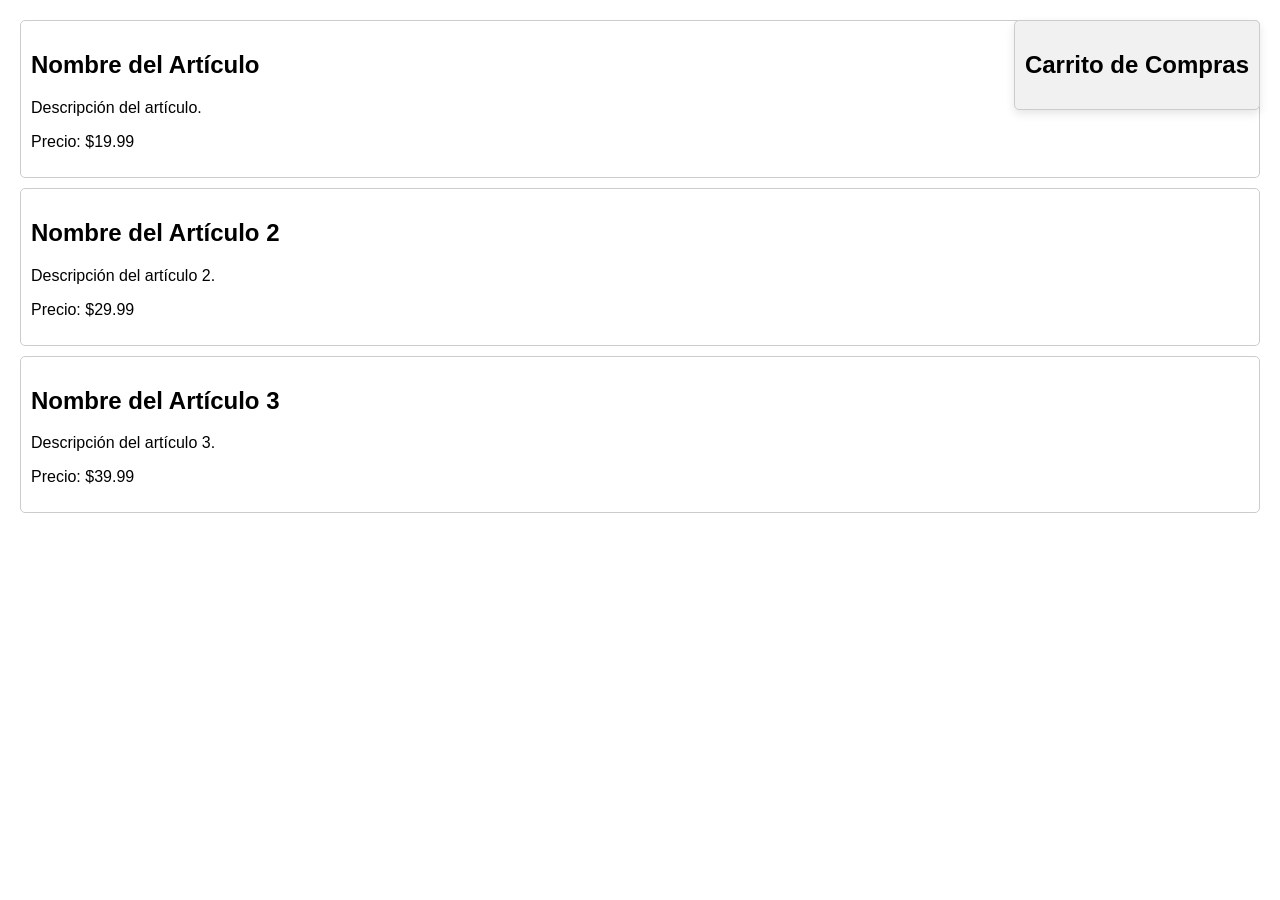
==== index.html @ fa9eb98f "web" ====
<!DOCTYPE html>
<html lang="en">
<head>
    <meta charset="UTF-8">
    <meta name="viewport" content="width=device-width, initial-scale=1.0">
    <link rel="stylesheet" href="style.css">
    <script src="script.js"></script>
    <title>Document</title>
</head>
<body>
    <div class="carrito">
        <h2>Carrito de Compras</h2>
        <ul id="lista-carrito">
        </ul>
    </div>
    <div class="articulo" id="articulo1">
        <h2>Nombre del Artículo</h2>
        <p>Descripción del artículo.</p>
        <p>Precio: $19.99</p>
    </div>
    <div class="articulo" id="articulo2">
        <h2>Nombre del Artículo 2</h2>
        <p>Descripción del artículo 2.</p>
        <p>Precio: $29.99</p>
    </div>
    <div class="articulo" id="articulo3">
        <h2>Nombre del Artículo 3</h2>
        <p>Descripción del artículo 3.</p>
        <p>Precio: $39.99</p>
    </div>
</body>
</html>
---- style.css ----
body {
    font-family: Arial, sans-serif;
    margin: 0;
    padding: 20px;
}

.carrito {
    position: fixed;
    top: 20px;
    right: 20px;

    border: 1px solid #ccc;
    background-color: #f1f1f1;
    padding: 10px;
    border-radius: 5px;

    box-shadow: 0 4px 10px rgba(0,0,0,0.1);
    z-index: 1000;
    transition: background-color 0.2s ease;
}

.carrito:hover {
    background-color: #e1e1e1;
    cursor: pointer;
}

.articulo {
    border: 1px solid #ccc;
    padding: 10px;
    margin-bottom: 10px;
    margin-top: 10px

    background-color: white;
    border-radius: 5px;

    transition: transform 0.2s ease, background-color 0.2s ease;
}

.articulo:hover {
    background-color: #f9f9f9;
    cursor: pointer;
    transform: scale(1.02);
}
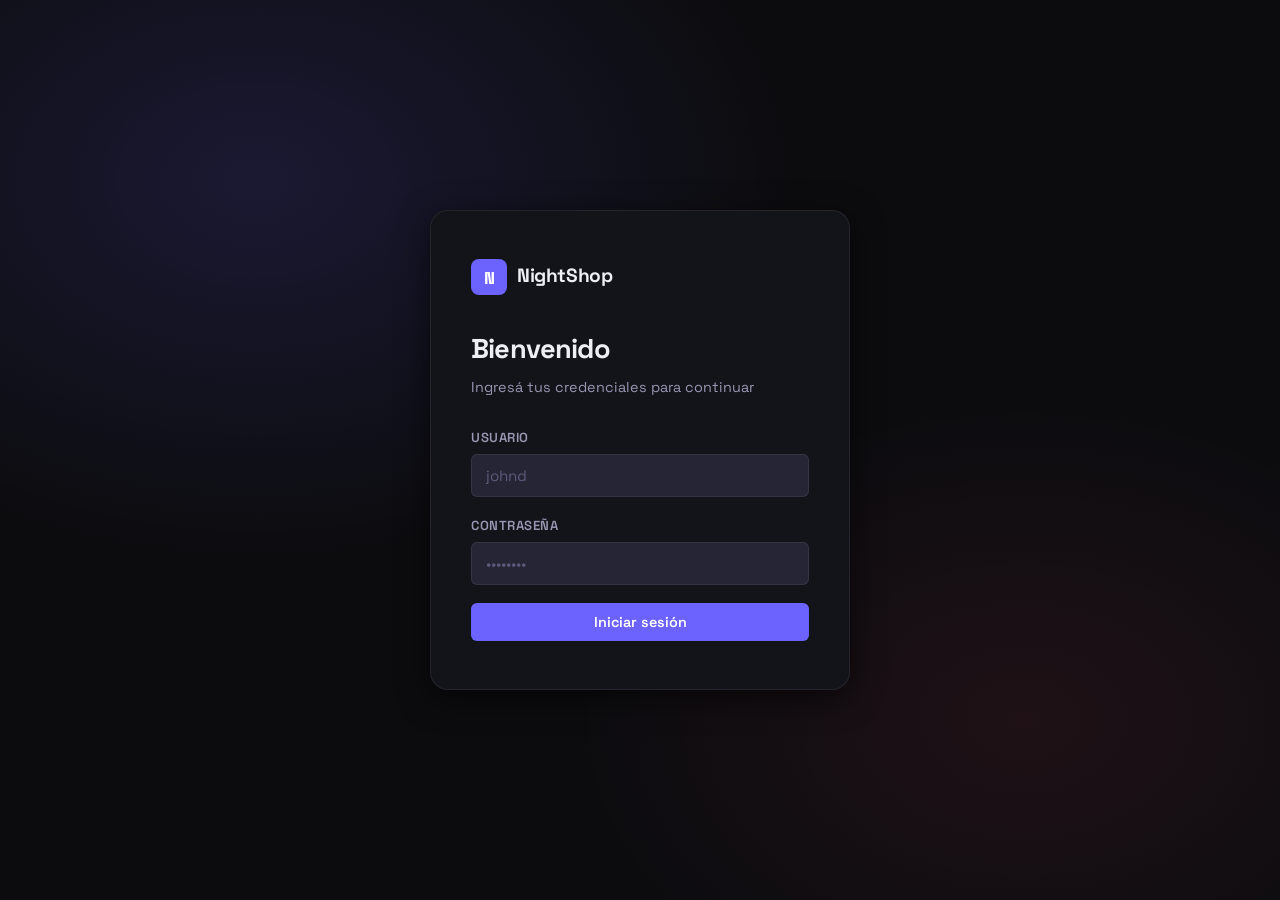
==== commit 820cda14: "web" ====
--- a/index.html
+++ b/index.html
@@ -1,32 +1,156 @@
 <!DOCTYPE html>
-<html lang="en">
+<html lang="es">
 <head>
-    <meta charset="UTF-8">
-    <meta name="viewport" content="width=device-width, initial-scale=1.0">
-    <link rel="stylesheet" href="style.css">
-    <script src="script.js"></script>
-    <title>Document</title>
+  <meta charset="UTF-8" />
+  <meta name="viewport" content="width=device-width, initial-scale=1.0" />
+  <title>NightShop — Tienda Online</title>
+  <link rel="preconnect" href="https://fonts.googleapis.com" />
+  <link rel="preconnect" href="https://fonts.gstatic.com" crossorigin />
+  <link href="https://fonts.googleapis.com/css2?family=Space+Grotesk:wght@300;400;500;600;700&family=Space+Mono:wght@400;700&display=swap" rel="stylesheet" />
+  <link rel="stylesheet" href="style.css" />
 </head>
 <body>
-    <div class="carrito">
-        <h2>Carrito de Compras</h2>
-        <ul id="lista-carrito">
-        </ul>
+
+  <!-- ===== LOGIN ===== -->
+  <section id="login-section" class="login-screen" aria-label="Inicio de sesión">
+    <div class="login-card">
+      <div class="login-logo">
+        <span class="logo-mark">N</span>
+        <span class="logo-text">NightShop</span>
+      </div>
+      <h1>Bienvenido</h1>
+      <p class="login-subtitle">Ingresá tus credenciales para continuar</p>
+
+      <div id="login-error" class="alert alert--error hidden" role="alert"></div>
+
+      <div class="form-group">
+        <label for="username">Usuario</label>
+        <input type="text" id="username" placeholder="johnd" autocomplete="username" />
+      </div>
+      <div class="form-group">
+        <label for="password">Contraseña</label>
+        <input type="password" id="password" placeholder="••••••••" autocomplete="current-password" />
+      </div>
+      <button id="login-btn" class="btn btn--primary btn--full">
+        <span id="login-btn-text">Iniciar sesión</span>
+        <span id="login-spinner" class="spinner hidden"></span>
+      </button>
     </div>
-    <div class="articulo" id="articulo1">
-        <h2>Nombre del Artículo</h2>
-        <p>Descripción del artículo.</p>
-        <p>Precio: $19.99</p>
-    </div>
-    <div class="articulo" id="articulo2">
-        <h2>Nombre del Artículo 2</h2>
-        <p>Descripción del artículo 2.</p>
-        <p>Precio: $29.99</p>
-    </div>
-    <div class="articulo" id="articulo3">
-        <h2>Nombre del Artículo 3</h2>
-        <p>Descripción del artículo 3.</p>
-        <p>Precio: $39.99</p>
-    </div>
+  </section>
+
+  <!-- ===== TIENDA ===== -->
+  <div id="store-section" class="hidden">
+
+    <header class="site-header">
+      <div class="header-inner">
+        <a href="#" class="site-logo" aria-label="NightShop inicio">
+          <span class="logo-mark">N</span>
+          <span class="logo-text">NightShop</span>
+        </a>
+
+        <nav class="site-nav" aria-label="Navegación principal">
+          <a href="#catalog-section" class="nav-link">Productos</a>
+          <a href="#profile-section" class="nav-link">Mi perfil</a>
+        </nav>
+
+        <div class="header-actions">
+          <button id="cart-toggle-btn" class="btn btn--ghost cart-btn" aria-label="Abrir carrito">
+            <svg xmlns="http://www.w3.org/2000/svg" width="22" height="22" viewBox="0 0 24 24" fill="none" stroke="currentColor" stroke-width="2" stroke-linecap="round" stroke-linejoin="round"><circle cx="9" cy="21" r="1"/><circle cx="20" cy="21" r="1"/><path d="M1 1h4l2.68 13.39a2 2 0 0 0 2 1.61h9.72a2 2 0 0 0 2-1.61L23 6H6"/></svg>
+            <span id="cart-count" class="cart-count">0</span>
+          </button>
+          <button id="logout-btn" class="btn btn--outline btn--sm">Cerrar sesión</button>
+        </div>
+      </div>
+    </header>
+
+    <main>
+
+      <!-- PERFIL -->
+      <section id="profile-section" class="profile-section" aria-label="Perfil de usuario">
+        <div class="section-inner">
+          <h2 class="section-title">Mi perfil</h2>
+          <div id="profile-loading" class="loading-state">Cargando perfil…</div>
+          <article id="profile-card" class="profile-card hidden" aria-label="Datos del usuario">
+            <div class="profile-avatar" aria-hidden="true" id="profile-initials"></div>
+            <div class="profile-info">
+              <p class="profile-name" id="profile-name"></p>
+              <ul class="profile-details">
+                <li><span class="detail-label">Usuario</span><span id="profile-username"></span></li>
+                <li><span class="detail-label">Correo</span><span id="profile-email"></span></li>
+                <li><span class="detail-label">Teléfono</span><span id="profile-phone"></span></li>
+              </ul>
+            </div>
+          </article>
+          <div id="profile-error" class="alert alert--error hidden" role="alert"></div>
+        </div>
+      </section>
+
+      <!-- CATÁLOGO -->
+      <section id="catalog-section" aria-label="Catálogo de productos">
+        <div class="section-inner">
+          <header class="catalog-header">
+            <h2 class="section-title">Productos</h2>
+            <div class="catalog-controls">
+              <div class="search-wrapper">
+                <svg class="search-icon" xmlns="http://www.w3.org/2000/svg" width="16" height="16" viewBox="0 0 24 24" fill="none" stroke="currentColor" stroke-width="2" stroke-linecap="round" stroke-linejoin="round"><circle cx="11" cy="11" r="8"/><path d="m21 21-4.35-4.35"/></svg>
+                <input type="search" id="search-input" placeholder="Buscar productos…" aria-label="Buscar productos" />
+              </div>
+              <div class="filter-wrapper">
+                <select id="category-filter" aria-label="Filtrar por categoría">
+                  <option value="">Todas las categorías</option>
+                </select>
+              </div>
+            </div>
+          </header>
+
+          <div id="catalog-error" class="alert alert--error hidden" role="alert"></div>
+          <div id="catalog-loading" class="loading-state">Cargando productos…</div>
+          <div id="no-results" class="empty-state hidden">
+            <span class="empty-icon">🔍</span>
+            <p>No se encontraron productos con ese criterio.</p>
+          </div>
+
+          <div id="products-grid" class="products-grid" role="list" aria-label="Lista de productos"></div>
+        </div>
+      </section>
+
+    </main>
+
+    <!-- CARRITO (aside) -->
+    <aside id="cart-panel" class="cart-panel" aria-label="Carrito de compras" aria-hidden="true">
+      <div class="cart-overlay" id="cart-overlay"></div>
+      <div class="cart-drawer">
+        <header class="cart-header">
+          <h2>Carrito</h2>
+          <button id="cart-close-btn" class="btn btn--ghost" aria-label="Cerrar carrito">✕</button>
+        </header>
+
+        <div id="cart-empty" class="empty-state">
+          <span class="empty-icon">🛒</span>
+          <p>Tu carrito está vacío.</p>
+        </div>
+
+        <ul id="cart-items" class="cart-items" aria-label="Productos en el carrito"></ul>
+
+        <footer id="cart-footer" class="cart-footer hidden">
+          <div class="cart-total">
+            <span>Total</span>
+            <strong id="cart-total">$0.00</strong>
+          </div>
+          <button class="btn btn--primary btn--full">Finalizar compra</button>
+          <button id="cart-clear-btn" class="btn btn--danger btn--full">Vaciar carrito</button>
+        </footer>
+      </div>
+    </aside>
+
+    <footer class="site-footer">
+      <div class="section-inner">
+        <p>&copy; 2025 NightShop. Proyecto académico · Datos de <a href="https://fakestoreapi.com" target="_blank" rel="noopener">Fake Store API</a></p>
+      </div>
+    </footer>
+
+  </div><!-- /store-section -->
+
+  <script src="script.js"></script>
 </body>
-</html>+</html>
--- a/style.css
+++ b/style.css
@@ -1,43 +1,738 @@
+/* ============================================================
+   NightShop — style.css
+   Dark mode · Space Grotesk + Space Mono
+   ============================================================ */
+
+/* ---------- tokens ---------- */
+:root {
+  --bg-0:        #0c0c0f;
+  --bg-1:        #13131a;
+  --bg-2:        #1c1c27;
+  --bg-3:        #252535;
+
+  --accent:      #6c63ff;
+  --accent-hover:#8078ff;
+  --accent-dim:  rgba(108,99,255,.15);
+
+  --danger:      #ff4d6d;
+  --danger-dim:  rgba(255,77,109,.15);
+  --success:     #3ecf8e;
+
+  --text-1:      #eeeef5;
+  --text-2:      #9898b3;
+  --text-3:      #5a5a7a;
+
+  --border:      rgba(255,255,255,.07);
+  --border-focus:var(--accent);
+
+  --radius-sm:   6px;
+  --radius-md:   12px;
+  --radius-lg:   18px;
+
+  --shadow-card: 0 2px 20px rgba(0,0,0,.45);
+  --shadow-lift: 0 8px 32px rgba(0,0,0,.6);
+
+  --font-body:  'Space Grotesk', sans-serif;
+  --font-mono:  'Space Mono', monospace;
+
+  --cart-w:     380px;
+}
+
+/* ---------- reset ---------- */
+*, *::before, *::after { box-sizing: border-box; margin: 0; padding: 0; }
+
+html { scroll-behavior: smooth; }
+
 body {
-    font-family: Arial, sans-serif;
-    margin: 0;
-    padding: 20px;
-}
-
-.carrito {
-    position: fixed;
-    top: 20px;
-    right: 20px;
-
-    border: 1px solid #ccc;
-    background-color: #f1f1f1;
-    padding: 10px;
-    border-radius: 5px;
-
-    box-shadow: 0 4px 10px rgba(0,0,0,0.1);
-    z-index: 1000;
-    transition: background-color 0.2s ease;
-}
-
-.carrito:hover {
-    background-color: #e1e1e1;
-    cursor: pointer;
-}
-
-.articulo {
-    border: 1px solid #ccc;
-    padding: 10px;
-    margin-bottom: 10px;
-    margin-top: 10px
-
-    background-color: white;
-    border-radius: 5px;
-
-    transition: transform 0.2s ease, background-color 0.2s ease;
-}
-
-.articulo:hover {
-    background-color: #f9f9f9;
-    cursor: pointer;
-    transform: scale(1.02);
-}+  background: var(--bg-0);
+  color: var(--text-1);
+  font-family: var(--font-body);
+  font-size: 15px;
+  line-height: 1.6;
+  min-height: 100vh;
+}
+
+a { color: var(--accent); text-decoration: none; }
+a:hover { color: var(--accent-hover); }
+
+ul { list-style: none; }
+
+img { display: block; max-width: 100%; }
+
+/* ---------- utility ---------- */
+.hidden { display: none !important; }
+
+.section-inner {
+  max-width: 1280px;
+  margin: 0 auto;
+  padding: 0 24px;
+}
+
+.section-title {
+  font-size: 1.6rem;
+  font-weight: 700;
+  letter-spacing: -.02em;
+  color: var(--text-1);
+  margin-bottom: 24px;
+}
+
+/* ---------- alerts ---------- */
+.alert {
+  padding: 12px 16px;
+  border-radius: var(--radius-sm);
+  font-size: .9rem;
+  margin-bottom: 16px;
+}
+.alert--error  { background: var(--danger-dim); color: var(--danger); border: 1px solid var(--danger); }
+.alert--success{ background: rgba(62,207,142,.12); color: var(--success); border: 1px solid var(--success); }
+
+/* ---------- spinner ---------- */
+.spinner {
+  display: inline-block;
+  width: 16px; height: 16px;
+  border: 2px solid rgba(255,255,255,.25);
+  border-top-color: #fff;
+  border-radius: 50%;
+  animation: spin .7s linear infinite;
+}
+@keyframes spin { to { transform: rotate(360deg); } }
+
+/* ---------- empty / loading states ---------- */
+.loading-state {
+  color: var(--text-2);
+  text-align: center;
+  padding: 48px 0;
+  font-size: .95rem;
+}
+
+.empty-state {
+  display: flex;
+  flex-direction: column;
+  align-items: center;
+  gap: 12px;
+  padding: 56px 0;
+  color: var(--text-2);
+  font-size: .95rem;
+}
+.empty-icon { font-size: 2.6rem; }
+
+/* ============================================================
+   BUTTONS
+   ============================================================ */
+.btn {
+  display: inline-flex;
+  align-items: center;
+  justify-content: center;
+  gap: 8px;
+  padding: 10px 20px;
+  border-radius: var(--radius-sm);
+  font-family: var(--font-body);
+  font-size: .9rem;
+  font-weight: 600;
+  cursor: pointer;
+  border: none;
+  transition: background .18s, color .18s, transform .12s, box-shadow .18s;
+  white-space: nowrap;
+}
+.btn:active { transform: scale(.97); }
+
+.btn--primary {
+  background: var(--accent);
+  color: #fff;
+}
+.btn--primary:hover { background: var(--accent-hover); box-shadow: 0 0 20px rgba(108,99,255,.4); }
+
+.btn--outline {
+  background: transparent;
+  color: var(--text-1);
+  border: 1px solid var(--border);
+}
+.btn--outline:hover { border-color: var(--accent); color: var(--accent); }
+
+.btn--ghost {
+  background: transparent;
+  color: var(--text-2);
+  padding: 8px;
+}
+.btn--ghost:hover { color: var(--text-1); }
+
+.btn--danger {
+  background: var(--danger-dim);
+  color: var(--danger);
+  border: 1px solid var(--danger);
+}
+.btn--danger:hover { background: var(--danger); color: #fff; }
+
+.btn--sm  { padding: 7px 14px; font-size: .82rem; }
+.btn--full { width: 100%; }
+
+/* ============================================================
+   FORMS
+   ============================================================ */
+.form-group {
+  display: flex;
+  flex-direction: column;
+  gap: 6px;
+  margin-bottom: 18px;
+}
+
+.form-group label {
+  font-size: .82rem;
+  font-weight: 600;
+  color: var(--text-2);
+  letter-spacing: .04em;
+  text-transform: uppercase;
+}
+
+.form-group input {
+  background: var(--bg-3);
+  border: 1px solid var(--border);
+  border-radius: var(--radius-sm);
+  color: var(--text-1);
+  font-family: var(--font-body);
+  font-size: .95rem;
+  padding: 11px 14px;
+  transition: border-color .18s, box-shadow .18s;
+  outline: none;
+}
+.form-group input:focus {
+  border-color: var(--accent);
+  box-shadow: 0 0 0 3px var(--accent-dim);
+}
+.form-group input::placeholder { color: var(--text-3); }
+
+/* ============================================================
+   LOGIN SCREEN
+   ============================================================ */
+.login-screen {
+  min-height: 100vh;
+  display: flex;
+  align-items: center;
+  justify-content: center;
+  padding: 24px;
+  background:
+    radial-gradient(ellipse 60% 60% at 20% 20%, rgba(108,99,255,.15) 0%, transparent 70%),
+    radial-gradient(ellipse 50% 50% at 80% 80%, rgba(255,77,109,.08) 0%, transparent 70%),
+    var(--bg-0);
+}
+
+.login-card {
+  background: var(--bg-1);
+  border: 1px solid var(--border);
+  border-radius: var(--radius-lg);
+  padding: 48px 40px;
+  width: 100%;
+  max-width: 420px;
+  box-shadow: var(--shadow-lift);
+}
+
+.login-logo {
+  display: flex;
+  align-items: center;
+  gap: 10px;
+  margin-bottom: 32px;
+}
+
+.logo-mark {
+  width: 36px; height: 36px;
+  background: var(--accent);
+  color: #fff;
+  border-radius: 8px;
+  display: inline-flex;
+  align-items: center;
+  justify-content: center;
+  font-family: var(--font-mono);
+  font-weight: 700;
+  font-size: 1.1rem;
+}
+
+.logo-text {
+  font-size: 1.2rem;
+  font-weight: 700;
+  color: var(--text-1);
+  letter-spacing: -.02em;
+}
+
+.login-card h1 {
+  font-size: 1.7rem;
+  font-weight: 700;
+  letter-spacing: -.03em;
+  margin-bottom: 6px;
+}
+
+.login-subtitle {
+  color: var(--text-2);
+  font-size: .9rem;
+  margin-bottom: 28px;
+}
+
+/* ============================================================
+   HEADER
+   ============================================================ */
+.site-header {
+  position: sticky;
+  top: 0;
+  z-index: 100;
+  background: rgba(12,12,15,.85);
+  backdrop-filter: blur(14px);
+  -webkit-backdrop-filter: blur(14px);
+  border-bottom: 1px solid var(--border);
+}
+
+.header-inner {
+  max-width: 1280px;
+  margin: 0 auto;
+  padding: 0 24px;
+  height: 64px;
+  display: flex;
+  align-items: center;
+  gap: 32px;
+}
+
+.site-logo {
+  display: flex;
+  align-items: center;
+  gap: 10px;
+  text-decoration: none;
+  color: inherit;
+  flex-shrink: 0;
+}
+.site-logo:hover { color: inherit; }
+
+.site-nav {
+  display: flex;
+  gap: 4px;
+  flex: 1;
+}
+
+.nav-link {
+  padding: 6px 14px;
+  border-radius: var(--radius-sm);
+  font-size: .88rem;
+  font-weight: 500;
+  color: var(--text-2);
+  transition: color .15s, background .15s;
+}
+.nav-link:hover { color: var(--text-1); background: var(--bg-2); }
+
+.header-actions {
+  display: flex;
+  align-items: center;
+  gap: 12px;
+  margin-left: auto;
+}
+
+.cart-btn {
+  position: relative;
+  color: var(--text-1) !important;
+}
+
+.cart-count {
+  position: absolute;
+  top: -4px; right: -4px;
+  background: var(--accent);
+  color: #fff;
+  font-size: .65rem;
+  font-family: var(--font-mono);
+  font-weight: 700;
+  width: 18px; height: 18px;
+  border-radius: 50%;
+  display: flex;
+  align-items: center;
+  justify-content: center;
+  pointer-events: none;
+}
+
+/* ============================================================
+   PROFILE
+   ============================================================ */
+.profile-section {
+  padding: 60px 0 40px;
+}
+
+.profile-card {
+  background: var(--bg-1);
+  border: 1px solid var(--border);
+  border-radius: var(--radius-md);
+  padding: 28px 32px;
+  display: flex;
+  align-items: center;
+  gap: 28px;
+  box-shadow: var(--shadow-card);
+  max-width: 640px;
+}
+
+.profile-avatar {
+  width: 72px; height: 72px;
+  border-radius: 50%;
+  background: var(--accent);
+  color: #fff;
+  display: flex;
+  align-items: center;
+  justify-content: center;
+  font-size: 1.5rem;
+  font-weight: 700;
+  font-family: var(--font-mono);
+  flex-shrink: 0;
+}
+
+.profile-name {
+  font-size: 1.15rem;
+  font-weight: 700;
+  margin-bottom: 12px;
+  color: var(--text-1);
+}
+
+.profile-details {
+  display: flex;
+  flex-direction: column;
+  gap: 6px;
+}
+
+.profile-details li {
+  display: flex;
+  gap: 12px;
+  font-size: .88rem;
+  color: var(--text-2);
+}
+
+.detail-label {
+  font-weight: 600;
+  color: var(--text-3);
+  text-transform: uppercase;
+  font-size: .75rem;
+  letter-spacing: .05em;
+  min-width: 60px;
+  padding-top: 1px;
+}
+
+/* ============================================================
+   CATALOG
+   ============================================================ */
+#catalog-section {
+  padding: 0 0 80px;
+}
+
+.catalog-header {
+  display: flex;
+  align-items: center;
+  justify-content: space-between;
+  flex-wrap: wrap;
+  gap: 16px;
+  margin-bottom: 32px;
+}
+.catalog-header .section-title { margin-bottom: 0; }
+
+.catalog-controls {
+  display: flex;
+  gap: 12px;
+  flex-wrap: wrap;
+}
+
+.search-wrapper {
+  position: relative;
+}
+.search-icon {
+  position: absolute;
+  left: 12px;
+  top: 50%;
+  transform: translateY(-50%);
+  color: var(--text-3);
+  pointer-events: none;
+}
+#search-input {
+  background: var(--bg-2);
+  border: 1px solid var(--border);
+  border-radius: var(--radius-sm);
+  color: var(--text-1);
+  font-family: var(--font-body);
+  font-size: .88rem;
+  padding: 9px 14px 9px 36px;
+  width: 240px;
+  outline: none;
+  transition: border-color .18s, box-shadow .18s;
+}
+#search-input:focus {
+  border-color: var(--accent);
+  box-shadow: 0 0 0 3px var(--accent-dim);
+}
+#search-input::placeholder { color: var(--text-3); }
+
+#category-filter {
+  background: var(--bg-2);
+  border: 1px solid var(--border);
+  border-radius: var(--radius-sm);
+  color: var(--text-1);
+  font-family: var(--font-body);
+  font-size: .88rem;
+  padding: 9px 36px 9px 14px;
+  appearance: none;
+  -webkit-appearance: none;
+  cursor: pointer;
+  outline: none;
+  background-image: url("data:image/svg+xml,%3Csvg xmlns='http://www.w3.org/2000/svg' width='12' height='12' viewBox='0 0 24 24' fill='none' stroke='%239898b3' stroke-width='2.5' stroke-linecap='round' stroke-linejoin='round'%3E%3Cpath d='m6 9 6 6 6-6'/%3E%3C/svg%3E");
+  background-repeat: no-repeat;
+  background-position: right 12px center;
+  transition: border-color .18s;
+}
+#category-filter:focus { border-color: var(--accent); }
+#category-filter option { background: var(--bg-2); }
+
+/* ---------- product grid ---------- */
+.products-grid {
+  display: grid;
+  grid-template-columns: repeat(auto-fill, minmax(230px, 1fr));
+  gap: 20px;
+}
+
+/* ---------- product card ---------- */
+.product-card {
+  background: var(--bg-1);
+  border: 1px solid var(--border);
+  border-radius: var(--radius-md);
+  display: flex;
+  flex-direction: column;
+  overflow: hidden;
+  transition: transform .2s, box-shadow .2s, border-color .2s;
+  box-shadow: var(--shadow-card);
+}
+.product-card:hover {
+  transform: translateY(-4px);
+  box-shadow: var(--shadow-lift);
+  border-color: rgba(108,99,255,.35);
+}
+
+.product-card__img-wrap {
+  background: #fff;
+  display: flex;
+  align-items: center;
+  justify-content: center;
+  height: 200px;
+  padding: 24px;
+}
+.product-card__img-wrap img {
+  max-height: 152px;
+  object-fit: contain;
+  transition: transform .3s;
+}
+.product-card:hover .product-card__img-wrap img { transform: scale(1.06); }
+
+.product-card__body {
+  padding: 16px 18px;
+  display: flex;
+  flex-direction: column;
+  gap: 8px;
+  flex: 1;
+}
+
+.product-card__category {
+  font-size: .72rem;
+  font-weight: 600;
+  text-transform: uppercase;
+  letter-spacing: .08em;
+  color: var(--accent);
+}
+
+.product-card__name {
+  font-size: .9rem;
+  font-weight: 500;
+  color: var(--text-1);
+  line-height: 1.45;
+  display: -webkit-box;
+  -webkit-line-clamp: 2;
+  -webkit-box-orient: vertical;
+  overflow: hidden;
+}
+
+.product-card__price {
+  font-family: var(--font-mono);
+  font-size: 1.15rem;
+  font-weight: 700;
+  color: var(--text-1);
+  margin-top: auto;
+  padding-top: 6px;
+}
+
+.product-card__footer {
+  padding: 0 18px 18px;
+}
+
+/* ============================================================
+   CART PANEL
+   ============================================================ */
+.cart-panel {
+  position: fixed;
+  inset: 0;
+  z-index: 200;
+  pointer-events: none;
+}
+.cart-panel.open { pointer-events: all; }
+
+.cart-overlay {
+  position: absolute;
+  inset: 0;
+  background: rgba(0,0,0,.55);
+  backdrop-filter: blur(3px);
+  opacity: 0;
+  transition: opacity .25s;
+}
+.cart-panel.open .cart-overlay { opacity: 1; }
+
+.cart-drawer {
+  position: absolute;
+  top: 0; right: 0; bottom: 0;
+  width: var(--cart-w);
+  max-width: 95vw;
+  background: var(--bg-1);
+  border-left: 1px solid var(--border);
+  display: flex;
+  flex-direction: column;
+  transform: translateX(100%);
+  transition: transform .28s cubic-bezier(.4,0,.2,1);
+}
+.cart-panel.open .cart-drawer { transform: translateX(0); }
+
+.cart-header {
+  display: flex;
+  align-items: center;
+  justify-content: space-between;
+  padding: 20px 24px;
+  border-bottom: 1px solid var(--border);
+}
+.cart-header h2 { font-size: 1.1rem; font-weight: 700; }
+
+/* ---------- cart items ---------- */
+.cart-items {
+  flex: 1;
+  overflow-y: auto;
+  padding: 8px 0;
+}
+.cart-items::-webkit-scrollbar { width: 4px; }
+.cart-items::-webkit-scrollbar-thumb { background: var(--bg-3); border-radius: 2px; }
+
+.cart-item {
+  display: grid;
+  grid-template-columns: 60px 1fr;
+  gap: 14px;
+  padding: 14px 24px;
+  border-bottom: 1px solid var(--border);
+  align-items: start;
+}
+.cart-item__img {
+  width: 60px; height: 60px;
+  background: #fff;
+  border-radius: var(--radius-sm);
+  object-fit: contain;
+  padding: 6px;
+}
+.cart-item__info { display: flex; flex-direction: column; gap: 6px; }
+.cart-item__name {
+  font-size: .82rem;
+  font-weight: 500;
+  color: var(--text-1);
+  line-height: 1.4;
+  display: -webkit-box;
+  -webkit-line-clamp: 2;
+  -webkit-box-orient: vertical;
+  overflow: hidden;
+}
+.cart-item__price {
+  font-family: var(--font-mono);
+  font-size: .8rem;
+  color: var(--text-2);
+}
+.cart-item__subtotal {
+  font-family: var(--font-mono);
+  font-size: .85rem;
+  font-weight: 700;
+  color: var(--accent);
+}
+.cart-item__controls {
+  display: flex;
+  align-items: center;
+  gap: 8px;
+  margin-top: 2px;
+}
+.qty-btn {
+  width: 26px; height: 26px;
+  border-radius: 50%;
+  border: 1px solid var(--border);
+  background: var(--bg-3);
+  color: var(--text-1);
+  font-size: 1rem;
+  display: inline-flex;
+  align-items: center;
+  justify-content: center;
+  cursor: pointer;
+  transition: background .15s;
+}
+.qty-btn:hover { background: var(--accent); border-color: var(--accent); }
+.qty-display {
+  font-family: var(--font-mono);
+  font-size: .85rem;
+  min-width: 20px;
+  text-align: center;
+  color: var(--text-1);
+}
+.remove-btn {
+  margin-left: auto;
+  background: transparent;
+  border: none;
+  color: var(--text-3);
+  cursor: pointer;
+  font-size: .9rem;
+  padding: 2px 4px;
+  transition: color .15s;
+}
+.remove-btn:hover { color: var(--danger); }
+
+/* ---------- cart footer ---------- */
+.cart-footer {
+  padding: 20px 24px;
+  border-top: 1px solid var(--border);
+  display: flex;
+  flex-direction: column;
+  gap: 12px;
+}
+.cart-total {
+  display: flex;
+  justify-content: space-between;
+  align-items: center;
+  font-size: .9rem;
+  color: var(--text-2);
+}
+.cart-total strong {
+  font-family: var(--font-mono);
+  font-size: 1.25rem;
+  color: var(--text-1);
+}
+
+/* ============================================================
+   FOOTER
+   ============================================================ */
+.site-footer {
+  border-top: 1px solid var(--border);
+  padding: 28px 0;
+  color: var(--text-3);
+  font-size: .82rem;
+  text-align: center;
+}
+.site-footer a { color: var(--text-3); }
+.site-footer a:hover { color: var(--accent); }
+
+/* ============================================================
+   RESPONSIVE
+   ============================================================ */
+@media (max-width: 640px) {
+  .header-inner { gap: 16px; }
+  .site-nav { display: none; }
+  .catalog-header { flex-direction: column; align-items: flex-start; }
+  #search-input { width: 100%; }
+  .profile-card { flex-direction: column; text-align: center; }
+  .profile-details li { justify-content: center; }
+  .login-card { padding: 32px 24px; }
+}
+
+@media (prefers-reduced-motion: reduce) {
+  *, *::before, *::after { animation-duration: .01ms !important; transition-duration: .01ms !important; }
+}
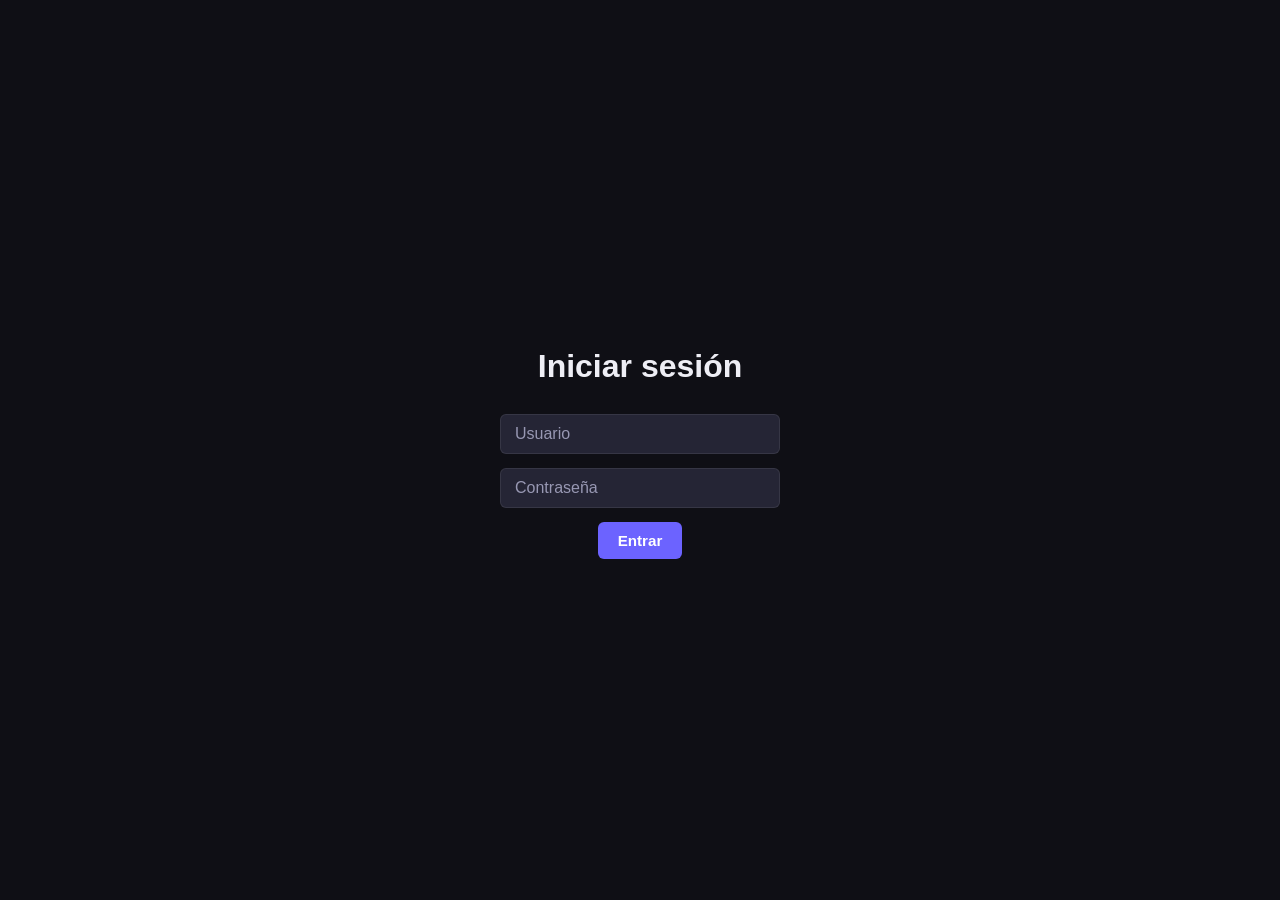
==== commit a831d366: "web con explacion" ====
--- a/index.html
+++ b/index.html
@@ -1,156 +1,224 @@
 <!DOCTYPE html>
+<!--
+  DOCTYPE le dice al navegador que esto es HTML5 moderno.
+  Sin esto, el navegador entra en "modo compatibilidad" y puede mostrar las cosas mal.
+-->
 <html lang="es">
+<!--
+  lang="es" le indica al navegador (y a los lectores de pantalla) que el idioma es español.
+  Esto ayuda con la accesibilidad y el SEO.
+-->
+
 <head>
   <meta charset="UTF-8" />
+  <!-- UTF-8 permite usar tildes, eñes y caracteres especiales sin problemas -->
+
   <meta name="viewport" content="width=device-width, initial-scale=1.0" />
-  <title>NightShop — Tienda Online</title>
-  <link rel="preconnect" href="https://fonts.googleapis.com" />
-  <link rel="preconnect" href="https://fonts.gstatic.com" crossorigin />
-  <link href="https://fonts.googleapis.com/css2?family=Space+Grotesk:wght@300;400;500;600;700&family=Space+Mono:wght@400;700&display=swap" rel="stylesheet" />
+  <!-- Esto hace que la página se vea bien en celulares.
+       Sin esta línea, el celular mostraría la versión de escritorio muy chiquita. -->
+
+  <title>NightShop</title>
+
+  <!-- Cargamos la hoja de estilos externa -->
   <link rel="stylesheet" href="style.css" />
 </head>
+
 <body>
-
-  <!-- ===== LOGIN ===== -->
-  <section id="login-section" class="login-screen" aria-label="Inicio de sesión">
-    <div class="login-card">
-      <div class="login-logo">
-        <span class="logo-mark">N</span>
-        <span class="logo-text">NightShop</span>
-      </div>
-      <h1>Bienvenido</h1>
-      <p class="login-subtitle">Ingresá tus credenciales para continuar</p>
-
-      <div id="login-error" class="alert alert--error hidden" role="alert"></div>
-
-      <div class="form-group">
-        <label for="username">Usuario</label>
-        <input type="text" id="username" placeholder="johnd" autocomplete="username" />
-      </div>
-      <div class="form-group">
-        <label for="password">Contraseña</label>
-        <input type="password" id="password" placeholder="••••••••" autocomplete="current-password" />
-      </div>
-      <button id="login-btn" class="btn btn--primary btn--full">
-        <span id="login-btn-text">Iniciar sesión</span>
-        <span id="login-spinner" class="spinner hidden"></span>
+  <!--
+    =========================================================
+    SECCIÓN DE LOGIN
+    =========================================================
+    Empieza visible. Cuando el usuario inicia sesión, JS la oculta
+    y muestra la tienda.
+  -->
+  <section id="login-section">
+    <h1>Iniciar sesión</h1>
+
+    <!--
+      Mostramos errores aquí. Empieza oculto con la clase "oculto".
+      JS le agrega texto y quita la clase cuando hay un error.
+    -->
+    <p id="login-error" class="oculto error-texto"></p>
+
+    <!-- Campos del formulario -->
+    <input type="text"     id="campo-usuario"    placeholder="Usuario" />
+    <input type="password" id="campo-contrasena" placeholder="Contraseña" />
+
+    <!--
+      El botón llama a la función iniciarSesion() cuando se hace clic.
+      Esa función está definida en script.js.
+    -->
+    <button onclick="iniciarSesion()">Entrar</button>
+  </section>
+
+
+  <!--
+    =========================================================
+    SECCIÓN DE LA TIENDA
+    =========================================================
+    Empieza oculta. JS la muestra cuando el login es exitoso.
+    Contiene todo lo que ve el usuario después de entrar.
+  -->
+  <div id="tienda-section" class="oculto">
+
+    <!--
+      HEADER — etiqueta semántica para el encabezado del sitio.
+      Aparece en todas las páginas. Contiene el logo y la navegación.
+    -->
+    <header>
+      <h2>🛒 NightShop</h2>
+
+      <!--
+        NAV — etiqueta semántica para la barra de navegación.
+        Ayuda a los lectores de pantalla a identificar los enlaces de navegación.
+      -->
+      <nav>
+        <a href="#seccion-perfil">Mi perfil</a>
+        <a href="#seccion-catalogo">Productos</a>
+      </nav>
+
+      <!-- Botón para abrir el carrito -->
+      <button onclick="abrirCarrito()">
+        🛒 Carrito
+        <!-- Este span muestra la cantidad de productos en el carrito -->
+        <span id="contador-carrito">0</span>
       </button>
-    </div>
-  </section>
-
-  <!-- ===== TIENDA ===== -->
-  <div id="store-section" class="hidden">
-
-    <header class="site-header">
-      <div class="header-inner">
-        <a href="#" class="site-logo" aria-label="NightShop inicio">
-          <span class="logo-mark">N</span>
-          <span class="logo-text">NightShop</span>
-        </a>
-
-        <nav class="site-nav" aria-label="Navegación principal">
-          <a href="#catalog-section" class="nav-link">Productos</a>
-          <a href="#profile-section" class="nav-link">Mi perfil</a>
-        </nav>
-
-        <div class="header-actions">
-          <button id="cart-toggle-btn" class="btn btn--ghost cart-btn" aria-label="Abrir carrito">
-            <svg xmlns="http://www.w3.org/2000/svg" width="22" height="22" viewBox="0 0 24 24" fill="none" stroke="currentColor" stroke-width="2" stroke-linecap="round" stroke-linejoin="round"><circle cx="9" cy="21" r="1"/><circle cx="20" cy="21" r="1"/><path d="M1 1h4l2.68 13.39a2 2 0 0 0 2 1.61h9.72a2 2 0 0 0 2-1.61L23 6H6"/></svg>
-            <span id="cart-count" class="cart-count">0</span>
-          </button>
-          <button id="logout-btn" class="btn btn--outline btn--sm">Cerrar sesión</button>
+
+      <!-- Botón para cerrar sesión -->
+      <button onclick="cerrarSesion()">Cerrar sesión</button>
+    </header>
+
+
+    <!--
+      MAIN — etiqueta semántica para el contenido principal de la página.
+      Solo debe haber un <main> por página.
+    -->
+    <main>
+
+      <!--
+        =====================================================
+        SECCIÓN: PERFIL DEL USUARIO
+        =====================================================
+        Aquí mostramos los datos del usuario que vienen de la API.
+        Empieza con un mensaje "cargando" que se reemplaza con los datos.
+      -->
+      <section id="seccion-perfil">
+        <h2>Mi perfil</h2>
+
+        <!-- Se muestra mientras cargamos los datos de la API -->
+        <p id="perfil-cargando">Cargando perfil...</p>
+
+        <!-- Si hay error al cargar, se muestra esto. Empieza oculto. -->
+        <p id="perfil-error" class="oculto error-texto">No se pudo cargar el perfil.</p>
+
+        <!--
+          ARTICLE — etiqueta semántica para un bloque de contenido independiente.
+          En este caso, la "tarjeta" del perfil del usuario.
+          Empieza oculto. JS lo muestra cuando tiene los datos.
+        -->
+        <article id="tarjeta-perfil" class="oculto">
+          <p><strong>Nombre:</strong>   <span id="perfil-nombre"></span></p>
+          <p><strong>Usuario:</strong>  <span id="perfil-usuario"></span></p>
+          <p><strong>Email:</strong>    <span id="perfil-email"></span></p>
+          <p><strong>Teléfono:</strong> <span id="perfil-telefono"></span></p>
+        </article>
+      </section>
+
+
+      <!--
+        =====================================================
+        SECCIÓN: CATÁLOGO DE PRODUCTOS
+        =====================================================
+      -->
+      <section id="seccion-catalogo">
+        <h2>Productos</h2>
+
+        <!-- CONTROLES DE BÚSQUEDA Y FILTRO -->
+        <div id="controles">
+          <!--
+            Buscador: cuando el usuario escribe, se llama a filtrarProductos().
+            El evento "input" se dispara con cada tecla, no solo al salir del campo.
+          -->
+          <input
+            type="search"
+            id="buscador"
+            placeholder="Buscar por nombre..."
+            oninput="filtrarProductos()"
+          />
+
+          <!--
+            Filtro de categorías: cuando cambia la selección, se llama a filtrarProductos().
+            Las opciones se generan dinámicamente desde la API (ver script.js).
+            Solo ponemos la opción "Todas" a mano; el resto las agrega JS.
+          -->
+          <select id="filtro-categoria" onchange="filtrarProductos()">
+            <option value="">Todas las categorías</option>
+            <!-- JS agrega las demás opciones aquí -->
+          </select>
         </div>
-      </div>
-    </header>
-
-    <main>
-
-      <!-- PERFIL -->
-      <section id="profile-section" class="profile-section" aria-label="Perfil de usuario">
-        <div class="section-inner">
-          <h2 class="section-title">Mi perfil</h2>
-          <div id="profile-loading" class="loading-state">Cargando perfil…</div>
-          <article id="profile-card" class="profile-card hidden" aria-label="Datos del usuario">
-            <div class="profile-avatar" aria-hidden="true" id="profile-initials"></div>
-            <div class="profile-info">
-              <p class="profile-name" id="profile-name"></p>
-              <ul class="profile-details">
-                <li><span class="detail-label">Usuario</span><span id="profile-username"></span></li>
-                <li><span class="detail-label">Correo</span><span id="profile-email"></span></li>
-                <li><span class="detail-label">Teléfono</span><span id="profile-phone"></span></li>
-              </ul>
-            </div>
-          </article>
-          <div id="profile-error" class="alert alert--error hidden" role="alert"></div>
-        </div>
+
+        <!-- Error al cargar productos. Empieza oculto. -->
+        <p id="catalogo-error" class="oculto error-texto">Error al cargar productos.</p>
+
+        <!-- Mensaje de carga -->
+        <p id="catalogo-cargando">Cargando productos...</p>
+
+        <!-- Mensaje cuando la búsqueda no encuentra nada -->
+        <p id="sin-resultados" class="oculto">No se encontraron productos.</p>
+
+        <!--
+          DIV donde JS va a inyectar las tarjetas de productos.
+          Empieza vacío. JS genera el HTML de cada tarjeta y lo pone aquí.
+        -->
+        <div id="grilla-productos"></div>
       </section>
 
-      <!-- CATÁLOGO -->
-      <section id="catalog-section" aria-label="Catálogo de productos">
-        <div class="section-inner">
-          <header class="catalog-header">
-            <h2 class="section-title">Productos</h2>
-            <div class="catalog-controls">
-              <div class="search-wrapper">
-                <svg class="search-icon" xmlns="http://www.w3.org/2000/svg" width="16" height="16" viewBox="0 0 24 24" fill="none" stroke="currentColor" stroke-width="2" stroke-linecap="round" stroke-linejoin="round"><circle cx="11" cy="11" r="8"/><path d="m21 21-4.35-4.35"/></svg>
-                <input type="search" id="search-input" placeholder="Buscar productos…" aria-label="Buscar productos" />
-              </div>
-              <div class="filter-wrapper">
-                <select id="category-filter" aria-label="Filtrar por categoría">
-                  <option value="">Todas las categorías</option>
-                </select>
-              </div>
-            </div>
-          </header>
-
-          <div id="catalog-error" class="alert alert--error hidden" role="alert"></div>
-          <div id="catalog-loading" class="loading-state">Cargando productos…</div>
-          <div id="no-results" class="empty-state hidden">
-            <span class="empty-icon">🔍</span>
-            <p>No se encontraron productos con ese criterio.</p>
-          </div>
-
-          <div id="products-grid" class="products-grid" role="list" aria-label="Lista de productos"></div>
-        </div>
-      </section>
-
-    </main>
-
-    <!-- CARRITO (aside) -->
-    <aside id="cart-panel" class="cart-panel" aria-label="Carrito de compras" aria-hidden="true">
-      <div class="cart-overlay" id="cart-overlay"></div>
-      <div class="cart-drawer">
-        <header class="cart-header">
-          <h2>Carrito</h2>
-          <button id="cart-close-btn" class="btn btn--ghost" aria-label="Cerrar carrito">✕</button>
-        </header>
-
-        <div id="cart-empty" class="empty-state">
-          <span class="empty-icon">🛒</span>
-          <p>Tu carrito está vacío.</p>
-        </div>
-
-        <ul id="cart-items" class="cart-items" aria-label="Productos en el carrito"></ul>
-
-        <footer id="cart-footer" class="cart-footer hidden">
-          <div class="cart-total">
-            <span>Total</span>
-            <strong id="cart-total">$0.00</strong>
-          </div>
-          <button class="btn btn--primary btn--full">Finalizar compra</button>
-          <button id="cart-clear-btn" class="btn btn--danger btn--full">Vaciar carrito</button>
-        </footer>
+    </main><!-- fin de main -->
+
+
+    <!--
+      ASIDE — etiqueta semántica para contenido secundario relacionado.
+      En este caso, el panel lateral del carrito.
+      Está "fuera" del contenido principal pero relacionado con él.
+    -->
+    <aside id="panel-carrito" class="oculto">
+      <h2>Tu carrito</h2>
+      <button onclick="cerrarCarrito()">✕ Cerrar</button>
+
+      <!-- Mensaje cuando el carrito está vacío -->
+      <p id="carrito-vacio">Tu carrito está vacío.</p>
+
+      <!--
+        Lista de productos en el carrito.
+        JS agrega y quita <li> de esta lista según el usuario interactúa.
+      -->
+      <ul id="lista-carrito"></ul>
+
+      <!-- Pie del carrito: total y acciones. Empieza oculto. -->
+      <div id="pie-carrito" class="oculto">
+        <p>Total: <strong id="total-carrito">$0.00</strong></p>
+        <button onclick="vaciarCarrito()">Vaciar carrito</button>
       </div>
     </aside>
 
-    <footer class="site-footer">
-      <div class="section-inner">
-        <p>&copy; 2025 NightShop. Proyecto académico · Datos de <a href="https://fakestoreapi.com" target="_blank" rel="noopener">Fake Store API</a></p>
-      </div>
+
+    <!--
+      FOOTER — etiqueta semántica para el pie de página.
+      Contiene info secundaria como copyright, links legales, etc.
+    -->
+    <footer>
+      <p>NightShop &copy; 2025 · Datos: <a href="https://fakestoreapi.com" target="_blank">Fake Store API</a></p>
     </footer>
 
-  </div><!-- /store-section -->
-
+  </div><!-- fin de tienda-section -->
+
+
+  <!--
+    Cargamos el script AL FINAL del body.
+    Esto es importante: si lo cargáramos en el <head>, el JS intentaría
+    acceder a elementos del HTML que todavía no existen en el DOM.
+    Al ponerlo al final, el HTML ya fue procesado completamente.
+  -->
   <script src="script.js"></script>
 </body>
 </html>
--- a/style.css
+++ b/style.css
@@ -1,738 +1,585 @@
 /* ============================================================
    NightShop — style.css
-   Dark mode · Space Grotesk + Space Mono
+   Versión simplificada con comentarios explicativos
    ============================================================ */
 
-/* ---------- tokens ---------- */
+
+/* ----------------------------------------------------------
+   1. VARIABLES CSS (tokens de diseño)
+   ----------------------------------------------------------
+   Las variables CSS empiezan con "--" y se definen dentro de :root,
+   que representa el elemento raíz (<html>).
+   Esto nos permite cambiar colores y tamaños en un solo lugar
+   y que se actualicen en todo el sitio automáticamente.
+---------------------------------------------------------- */
 :root {
-  --bg-0:        #0c0c0f;
-  --bg-1:        #13131a;
-  --bg-2:        #1c1c27;
-  --bg-3:        #252535;
-
-  --accent:      #6c63ff;
-  --accent-hover:#8078ff;
-  --accent-dim:  rgba(108,99,255,.15);
-
-  --danger:      #ff4d6d;
-  --danger-dim:  rgba(255,77,109,.15);
-  --success:     #3ecf8e;
-
-  --text-1:      #eeeef5;
-  --text-2:      #9898b3;
-  --text-3:      #5a5a7a;
-
-  --border:      rgba(255,255,255,.07);
-  --border-focus:var(--accent);
-
-  --radius-sm:   6px;
-  --radius-md:   12px;
-  --radius-lg:   18px;
-
-  --shadow-card: 0 2px 20px rgba(0,0,0,.45);
-  --shadow-lift: 0 8px 32px rgba(0,0,0,.6);
-
-  --font-body:  'Space Grotesk', sans-serif;
-  --font-mono:  'Space Mono', monospace;
-
-  --cart-w:     380px;
-}
-
-/* ---------- reset ---------- */
-*, *::before, *::after { box-sizing: border-box; margin: 0; padding: 0; }
-
-html { scroll-behavior: smooth; }
+  --fondo-oscuro:    #0f0f15;   /* fondo de toda la página */
+  --fondo-tarjeta:   #1a1a25;   /* fondo de tarjetas y paneles */
+  --fondo-input:     #252535;   /* fondo de campos de texto */
+
+  --acento:          #6c63ff;   /* color principal (botones, links) */
+  --acento-hover:    #8078ff;   /* el mismo pero más claro, para el hover */
+
+  --texto-principal: #eeeef5;   /* texto normal */
+  --texto-suave:     #9898b3;   /* texto secundario (labels, subtítulos) */
+
+  --error:           #ff4d6d;   /* color para mensajes de error */
+  --exito:           #3ecf8e;   /* color para mensajes de éxito */
+
+  --borde:           rgba(255,255,255,0.08); /* borde sutil entre elementos */
+}
+
+
+/* ----------------------------------------------------------
+   2. RESET BÁSICO
+   ----------------------------------------------------------
+   Por defecto, cada navegador aplica sus propios márgenes y
+   paddings. Este reset los elimina para tener una base limpia
+   y consistente entre Chrome, Firefox, Safari, etc.
+---------------------------------------------------------- */
+*, *::before, *::after {
+  box-sizing: border-box; /* el padding y border se incluyen en el ancho total */
+  margin: 0;
+  padding: 0;
+}
 
 body {
-  background: var(--bg-0);
-  color: var(--text-1);
-  font-family: var(--font-body);
-  font-size: 15px;
-  line-height: 1.6;
-  min-height: 100vh;
-}
-
-a { color: var(--accent); text-decoration: none; }
-a:hover { color: var(--accent-hover); }
-
-ul { list-style: none; }
-
-img { display: block; max-width: 100%; }
-
-/* ---------- utility ---------- */
-.hidden { display: none !important; }
-
-.section-inner {
-  max-width: 1280px;
-  margin: 0 auto;
-  padding: 0 24px;
-}
-
-.section-title {
-  font-size: 1.6rem;
-  font-weight: 700;
-  letter-spacing: -.02em;
-  color: var(--text-1);
+  background-color: var(--fondo-oscuro);
+  color: var(--texto-principal);
+  font-family: Arial, sans-serif; /* fuente simple, sin instalar nada */
+  font-size: 16px;
+  line-height: 1.6; /* espacio entre líneas para mejor lectura */
+}
+
+
+/* ----------------------------------------------------------
+   3. CLASE UTILITARIA: .oculto
+   ----------------------------------------------------------
+   Esta es la clase más importante del proyecto.
+   JS agrega y quita esta clase para mostrar/ocultar elementos.
+   "display: none" hace que el elemento no ocupe espacio en la página.
+---------------------------------------------------------- */
+.oculto {
+  display: none !important;
+  /* El !important evita que otros estilos puedan sobreescribir este */
+}
+
+
+/* ----------------------------------------------------------
+   4. MENSAJES DE ERROR
+---------------------------------------------------------- */
+.error-texto {
+  color: var(--error);
+  background: rgba(255, 77, 109, 0.12); /* fondo levemente rojo */
+  border: 1px solid var(--error);
+  border-radius: 6px;
+  padding: 10px 14px;
+  margin: 10px 0;
+  font-size: 0.9rem;
+}
+
+
+/* ----------------------------------------------------------
+   5. PANTALLA DE LOGIN
+   ----------------------------------------------------------
+   Usamos flexbox para centrar la tarjeta de login
+   tanto horizontal como verticalmente en la pantalla.
+---------------------------------------------------------- */
+#login-section {
+  min-height: 100vh; /* ocupa toda la altura de la pantalla */
+  display: flex;
+  flex-direction: column;  /* los elementos se apilan verticalmente */
+  align-items: center;     /* centrado horizontal */
+  justify-content: center; /* centrado vertical */
+  gap: 14px;               /* espacio entre cada elemento hijo */
+  padding: 24px;
+}
+
+#login-section h1 {
+  font-size: 2rem;
+  color: var(--texto-principal);
+  margin-bottom: 8px;
+}
+
+/* Estilos para los campos de texto (aplica a todos los input del proyecto) */
+input[type="text"],
+input[type="password"],
+input[type="search"] {
+  background: var(--fondo-input);
+  border: 1px solid var(--borde);
+  border-radius: 6px;
+  color: var(--texto-principal);
+  font-size: 1rem;
+  padding: 10px 14px;
+  width: 280px;
+  outline: none; /* quitamos el borde azul feo del navegador */
+  transition: border-color 0.2s; /* animación suave al hacer foco */
+}
+
+/* Cambia el borde cuando el usuario hace clic en el campo */
+input:focus {
+  border-color: var(--acento);
+}
+
+/* Texto gris de placeholder */
+input::placeholder {
+  color: var(--texto-suave);
+}
+
+
+/* ----------------------------------------------------------
+   6. BOTONES
+   ----------------------------------------------------------
+   Un estilo base que aplica a todos los botones del sitio.
+---------------------------------------------------------- */
+button {
+  background: var(--acento);
+  color: white;
+  border: none;
+  border-radius: 6px;
+  padding: 10px 20px;
+  font-size: 0.95rem;
+  font-weight: bold;
+  cursor: pointer; /* cambia el cursor a manita al pasar por encima */
+  transition: background 0.2s; /* animación suave */
+}
+
+button:hover {
+  background: var(--acento-hover);
+}
+
+/* Botones con fondo transparente (para cerrar sesión, etc.) */
+button.btn-secundario {
+  background: transparent;
+  border: 1px solid var(--borde);
+  color: var(--texto-suave);
+}
+button.btn-secundario:hover {
+  border-color: var(--acento);
+  color: var(--acento);
+}
+
+/* Botón de peligro (vaciar carrito) */
+button.btn-peligro {
+  background: transparent;
+  border: 1px solid var(--error);
+  color: var(--error);
+}
+button.btn-peligro:hover {
+  background: var(--error);
+  color: white;
+}
+
+
+/* ----------------------------------------------------------
+   7. HEADER
+   ----------------------------------------------------------
+   position: sticky hace que el header se quede fijo arriba
+   mientras el usuario hace scroll hacia abajo.
+---------------------------------------------------------- */
+header {
+  position: sticky;
+  top: 0;
+  z-index: 100; /* se dibuja por encima de todo lo demás */
+  background: rgba(15, 15, 21, 0.9); /* semitransparente */
+  backdrop-filter: blur(10px); /* difumina lo que hay detrás */
+  border-bottom: 1px solid var(--borde);
+  padding: 14px 32px;
+  display: flex;
+  align-items: center;
+  gap: 24px;
+}
+
+header h2 {
+  font-size: 1.3rem;
+  margin-right: auto; /* empuja todo lo demás hacia la derecha */
+}
+
+nav a {
+  color: var(--texto-suave);
+  text-decoration: none;
+  padding: 6px 12px;
+  border-radius: 6px;
+  transition: color 0.2s;
+}
+nav a:hover {
+  color: var(--texto-principal);
+  background: var(--fondo-tarjeta);
+}
+
+/* Botones del header más chicos */
+header button {
+  padding: 7px 14px;
+  font-size: 0.85rem;
+}
+
+
+/* ----------------------------------------------------------
+   8. SECCIONES (perfil y catálogo)
+   ----------------------------------------------------------
+   Las secciones tienen padding para que el contenido
+   no quede pegado a los bordes de la pantalla.
+---------------------------------------------------------- */
+section {
+  max-width: 1200px;  /* no se estira demasiado en pantallas grandes */
+  margin: 0 auto;     /* centrado horizontal */
+  padding: 48px 24px;
+}
+
+section h2 {
+  font-size: 1.5rem;
   margin-bottom: 24px;
-}
-
-/* ---------- alerts ---------- */
-.alert {
-  padding: 12px 16px;
-  border-radius: var(--radius-sm);
-  font-size: .9rem;
-  margin-bottom: 16px;
-}
-.alert--error  { background: var(--danger-dim); color: var(--danger); border: 1px solid var(--danger); }
-.alert--success{ background: rgba(62,207,142,.12); color: var(--success); border: 1px solid var(--success); }
-
-/* ---------- spinner ---------- */
-.spinner {
-  display: inline-block;
-  width: 16px; height: 16px;
-  border: 2px solid rgba(255,255,255,.25);
-  border-top-color: #fff;
-  border-radius: 50%;
-  animation: spin .7s linear infinite;
-}
-@keyframes spin { to { transform: rotate(360deg); } }
-
-/* ---------- empty / loading states ---------- */
-.loading-state {
-  color: var(--text-2);
-  text-align: center;
-  padding: 48px 0;
-  font-size: .95rem;
-}
-
-.empty-state {
+  border-bottom: 1px solid var(--borde);
+  padding-bottom: 12px;
+}
+
+
+/* ----------------------------------------------------------
+   9. TARJETA DE PERFIL
+   ----------------------------------------------------------
+   Muestra los datos del usuario con fondo oscuro y borde.
+---------------------------------------------------------- */
+#tarjeta-perfil {
+  background: var(--fondo-tarjeta);
+  border: 1px solid var(--borde);
+  border-radius: 10px;
+  padding: 24px;
+  max-width: 500px;
   display: flex;
   flex-direction: column;
-  align-items: center;
+  gap: 10px;
+}
+
+#tarjeta-perfil p {
+  color: var(--texto-suave);
+  font-size: 0.95rem;
+}
+
+#tarjeta-perfil strong {
+  color: var(--texto-suave);
+  font-size: 0.75rem;
+  text-transform: uppercase;
+  letter-spacing: 0.05em;
+}
+
+#tarjeta-perfil span {
+  color: var(--texto-principal);
+  margin-left: 8px;
+}
+
+
+/* ----------------------------------------------------------
+   10. CONTROLES DE BÚSQUEDA Y FILTRO
+---------------------------------------------------------- */
+#controles {
+  display: flex;
   gap: 12px;
-  padding: 56px 0;
-  color: var(--text-2);
-  font-size: .95rem;
-}
-.empty-icon { font-size: 2.6rem; }
-
-/* ============================================================
-   BUTTONS
-   ============================================================ */
-.btn {
-  display: inline-flex;
+  flex-wrap: wrap; /* si no entran, se acomodan en la siguiente línea */
+  margin-bottom: 28px;
+}
+
+/* El select (dropdown) de categorías */
+select {
+  background: var(--fondo-input);
+  border: 1px solid var(--borde);
+  border-radius: 6px;
+  color: var(--texto-principal);
+  font-size: 0.95rem;
+  padding: 10px 14px;
+  cursor: pointer;
+  outline: none;
+}
+select:focus {
+  border-color: var(--acento);
+}
+
+#buscador {
+  width: 240px;
+}
+
+
+/* ----------------------------------------------------------
+   11. GRILLA DE PRODUCTOS
+   ----------------------------------------------------------
+   CSS Grid crea la grilla automáticamente.
+   "auto-fill" + "minmax" significa: poné tantas columnas como
+   entren, donde cada una mide entre 200px y el máximo disponible.
+   Así se adapta sola a cualquier pantalla.
+---------------------------------------------------------- */
+#grilla-productos {
+  display: grid;
+  grid-template-columns: repeat(auto-fill, minmax(200px, 1fr));
+  gap: 20px;
+}
+
+
+/* ----------------------------------------------------------
+   12. TARJETA DE PRODUCTO
+   ----------------------------------------------------------
+   Cada producto generado por JS tendrá esta clase.
+   Usamos flexbox en columna para que el botón quede siempre abajo.
+---------------------------------------------------------- */
+.tarjeta-producto {
+  background: var(--fondo-tarjeta);
+  border: 1px solid var(--borde);
+  border-radius: 10px;
+  display: flex;
+  flex-direction: column; /* imagen arriba, texto en el medio, botón abajo */
+  overflow: hidden; /* la imagen no se sale de las esquinas redondeadas */
+  transition: transform 0.2s, box-shadow 0.2s;
+}
+
+/* Efecto al pasar el mouse por encima */
+.tarjeta-producto:hover {
+  transform: translateY(-4px); /* se sube un poco */
+  box-shadow: 0 8px 24px rgba(0, 0, 0, 0.5);
+}
+
+/* Contenedor de la imagen (fondo blanco para que se vea bien) */
+.tarjeta-producto .imagen-wrap {
+  background: white;
+  padding: 20px;
+  display: flex;
   align-items: center;
   justify-content: center;
-  gap: 8px;
-  padding: 10px 20px;
-  border-radius: var(--radius-sm);
-  font-family: var(--font-body);
-  font-size: .9rem;
-  font-weight: 600;
-  cursor: pointer;
-  border: none;
-  transition: background .18s, color .18s, transform .12s, box-shadow .18s;
-  white-space: nowrap;
-}
-.btn:active { transform: scale(.97); }
-
-.btn--primary {
-  background: var(--accent);
-  color: #fff;
-}
-.btn--primary:hover { background: var(--accent-hover); box-shadow: 0 0 20px rgba(108,99,255,.4); }
-
-.btn--outline {
-  background: transparent;
-  color: var(--text-1);
-  border: 1px solid var(--border);
-}
-.btn--outline:hover { border-color: var(--accent); color: var(--accent); }
-
-.btn--ghost {
-  background: transparent;
-  color: var(--text-2);
-  padding: 8px;
-}
-.btn--ghost:hover { color: var(--text-1); }
-
-.btn--danger {
-  background: var(--danger-dim);
-  color: var(--danger);
-  border: 1px solid var(--danger);
-}
-.btn--danger:hover { background: var(--danger); color: #fff; }
-
-.btn--sm  { padding: 7px 14px; font-size: .82rem; }
-.btn--full { width: 100%; }
-
-/* ============================================================
-   FORMS
-   ============================================================ */
-.form-group {
+  height: 180px;
+}
+
+.tarjeta-producto img {
+  max-height: 140px;
+  object-fit: contain; /* escala la imagen sin deformarla */
+}
+
+/* Texto de la tarjeta */
+.tarjeta-producto .info {
+  padding: 14px;
   display: flex;
   flex-direction: column;
   gap: 6px;
-  margin-bottom: 18px;
-}
-
-.form-group label {
-  font-size: .82rem;
-  font-weight: 600;
-  color: var(--text-2);
-  letter-spacing: .04em;
+  flex: 1; /* ocupa el espacio disponible, empujando el botón hacia abajo */
+}
+
+.tarjeta-producto .categoria {
+  font-size: 0.72rem;
   text-transform: uppercase;
-}
-
-.form-group input {
-  background: var(--bg-3);
-  border: 1px solid var(--border);
-  border-radius: var(--radius-sm);
-  color: var(--text-1);
-  font-family: var(--font-body);
-  font-size: .95rem;
-  padding: 11px 14px;
-  transition: border-color .18s, box-shadow .18s;
-  outline: none;
-}
-.form-group input:focus {
-  border-color: var(--accent);
-  box-shadow: 0 0 0 3px var(--accent-dim);
-}
-.form-group input::placeholder { color: var(--text-3); }
-
-/* ============================================================
-   LOGIN SCREEN
-   ============================================================ */
-.login-screen {
-  min-height: 100vh;
-  display: flex;
-  align-items: center;
-  justify-content: center;
-  padding: 24px;
-  background:
-    radial-gradient(ellipse 60% 60% at 20% 20%, rgba(108,99,255,.15) 0%, transparent 70%),
-    radial-gradient(ellipse 50% 50% at 80% 80%, rgba(255,77,109,.08) 0%, transparent 70%),
-    var(--bg-0);
-}
-
-.login-card {
-  background: var(--bg-1);
-  border: 1px solid var(--border);
-  border-radius: var(--radius-lg);
-  padding: 48px 40px;
-  width: 100%;
-  max-width: 420px;
-  box-shadow: var(--shadow-lift);
-}
-
-.login-logo {
-  display: flex;
-  align-items: center;
-  gap: 10px;
-  margin-bottom: 32px;
-}
-
-.logo-mark {
-  width: 36px; height: 36px;
-  background: var(--accent);
-  color: #fff;
-  border-radius: 8px;
-  display: inline-flex;
-  align-items: center;
-  justify-content: center;
-  font-family: var(--font-mono);
-  font-weight: 700;
-  font-size: 1.1rem;
-}
-
-.logo-text {
-  font-size: 1.2rem;
-  font-weight: 700;
-  color: var(--text-1);
-  letter-spacing: -.02em;
-}
-
-.login-card h1 {
-  font-size: 1.7rem;
-  font-weight: 700;
-  letter-spacing: -.03em;
-  margin-bottom: 6px;
-}
-
-.login-subtitle {
-  color: var(--text-2);
-  font-size: .9rem;
-  margin-bottom: 28px;
-}
-
-/* ============================================================
-   HEADER
-   ============================================================ */
-.site-header {
-  position: sticky;
-  top: 0;
-  z-index: 100;
-  background: rgba(12,12,15,.85);
-  backdrop-filter: blur(14px);
-  -webkit-backdrop-filter: blur(14px);
-  border-bottom: 1px solid var(--border);
-}
-
-.header-inner {
-  max-width: 1280px;
-  margin: 0 auto;
-  padding: 0 24px;
-  height: 64px;
-  display: flex;
-  align-items: center;
-  gap: 32px;
-}
-
-.site-logo {
-  display: flex;
-  align-items: center;
-  gap: 10px;
-  text-decoration: none;
-  color: inherit;
-  flex-shrink: 0;
-}
-.site-logo:hover { color: inherit; }
-
-.site-nav {
-  display: flex;
-  gap: 4px;
-  flex: 1;
-}
-
-.nav-link {
-  padding: 6px 14px;
-  border-radius: var(--radius-sm);
-  font-size: .88rem;
-  font-weight: 500;
-  color: var(--text-2);
-  transition: color .15s, background .15s;
-}
-.nav-link:hover { color: var(--text-1); background: var(--bg-2); }
-
-.header-actions {
-  display: flex;
-  align-items: center;
-  gap: 12px;
-  margin-left: auto;
-}
-
-.cart-btn {
-  position: relative;
-  color: var(--text-1) !important;
-}
-
-.cart-count {
-  position: absolute;
-  top: -4px; right: -4px;
-  background: var(--accent);
-  color: #fff;
-  font-size: .65rem;
-  font-family: var(--font-mono);
-  font-weight: 700;
-  width: 18px; height: 18px;
-  border-radius: 50%;
-  display: flex;
-  align-items: center;
-  justify-content: center;
-  pointer-events: none;
-}
-
-/* ============================================================
-   PROFILE
-   ============================================================ */
-.profile-section {
-  padding: 60px 0 40px;
-}
-
-.profile-card {
-  background: var(--bg-1);
-  border: 1px solid var(--border);
-  border-radius: var(--radius-md);
-  padding: 28px 32px;
-  display: flex;
-  align-items: center;
-  gap: 28px;
-  box-shadow: var(--shadow-card);
-  max-width: 640px;
-}
-
-.profile-avatar {
-  width: 72px; height: 72px;
-  border-radius: 50%;
-  background: var(--accent);
-  color: #fff;
-  display: flex;
-  align-items: center;
-  justify-content: center;
-  font-size: 1.5rem;
-  font-weight: 700;
-  font-family: var(--font-mono);
-  flex-shrink: 0;
-}
-
-.profile-name {
-  font-size: 1.15rem;
-  font-weight: 700;
-  margin-bottom: 12px;
-  color: var(--text-1);
-}
-
-.profile-details {
-  display: flex;
-  flex-direction: column;
-  gap: 6px;
-}
-
-.profile-details li {
-  display: flex;
-  gap: 12px;
-  font-size: .88rem;
-  color: var(--text-2);
-}
-
-.detail-label {
-  font-weight: 600;
-  color: var(--text-3);
-  text-transform: uppercase;
-  font-size: .75rem;
-  letter-spacing: .05em;
-  min-width: 60px;
-  padding-top: 1px;
-}
-
-/* ============================================================
-   CATALOG
-   ============================================================ */
-#catalog-section {
-  padding: 0 0 80px;
-}
-
-.catalog-header {
-  display: flex;
-  align-items: center;
-  justify-content: space-between;
-  flex-wrap: wrap;
-  gap: 16px;
-  margin-bottom: 32px;
-}
-.catalog-header .section-title { margin-bottom: 0; }
-
-.catalog-controls {
-  display: flex;
-  gap: 12px;
-  flex-wrap: wrap;
-}
-
-.search-wrapper {
-  position: relative;
-}
-.search-icon {
-  position: absolute;
-  left: 12px;
-  top: 50%;
-  transform: translateY(-50%);
-  color: var(--text-3);
-  pointer-events: none;
-}
-#search-input {
-  background: var(--bg-2);
-  border: 1px solid var(--border);
-  border-radius: var(--radius-sm);
-  color: var(--text-1);
-  font-family: var(--font-body);
-  font-size: .88rem;
-  padding: 9px 14px 9px 36px;
-  width: 240px;
-  outline: none;
-  transition: border-color .18s, box-shadow .18s;
-}
-#search-input:focus {
-  border-color: var(--accent);
-  box-shadow: 0 0 0 3px var(--accent-dim);
-}
-#search-input::placeholder { color: var(--text-3); }
-
-#category-filter {
-  background: var(--bg-2);
-  border: 1px solid var(--border);
-  border-radius: var(--radius-sm);
-  color: var(--text-1);
-  font-family: var(--font-body);
-  font-size: .88rem;
-  padding: 9px 36px 9px 14px;
-  appearance: none;
-  -webkit-appearance: none;
-  cursor: pointer;
-  outline: none;
-  background-image: url("data:image/svg+xml,%3Csvg xmlns='http://www.w3.org/2000/svg' width='12' height='12' viewBox='0 0 24 24' fill='none' stroke='%239898b3' stroke-width='2.5' stroke-linecap='round' stroke-linejoin='round'%3E%3Cpath d='m6 9 6 6 6-6'/%3E%3C/svg%3E");
-  background-repeat: no-repeat;
-  background-position: right 12px center;
-  transition: border-color .18s;
-}
-#category-filter:focus { border-color: var(--accent); }
-#category-filter option { background: var(--bg-2); }
-
-/* ---------- product grid ---------- */
-.products-grid {
-  display: grid;
-  grid-template-columns: repeat(auto-fill, minmax(230px, 1fr));
-  gap: 20px;
-}
-
-/* ---------- product card ---------- */
-.product-card {
-  background: var(--bg-1);
-  border: 1px solid var(--border);
-  border-radius: var(--radius-md);
-  display: flex;
-  flex-direction: column;
-  overflow: hidden;
-  transition: transform .2s, box-shadow .2s, border-color .2s;
-  box-shadow: var(--shadow-card);
-}
-.product-card:hover {
-  transform: translateY(-4px);
-  box-shadow: var(--shadow-lift);
-  border-color: rgba(108,99,255,.35);
-}
-
-.product-card__img-wrap {
-  background: #fff;
-  display: flex;
-  align-items: center;
-  justify-content: center;
-  height: 200px;
-  padding: 24px;
-}
-.product-card__img-wrap img {
-  max-height: 152px;
-  object-fit: contain;
-  transition: transform .3s;
-}
-.product-card:hover .product-card__img-wrap img { transform: scale(1.06); }
-
-.product-card__body {
-  padding: 16px 18px;
-  display: flex;
-  flex-direction: column;
-  gap: 8px;
-  flex: 1;
-}
-
-.product-card__category {
-  font-size: .72rem;
-  font-weight: 600;
-  text-transform: uppercase;
-  letter-spacing: .08em;
-  color: var(--accent);
-}
-
-.product-card__name {
-  font-size: .9rem;
-  font-weight: 500;
-  color: var(--text-1);
-  line-height: 1.45;
+  letter-spacing: 0.06em;
+  color: var(--acento);
+  font-weight: bold;
+}
+
+.tarjeta-producto .nombre {
+  font-size: 0.88rem;
+  color: var(--texto-principal);
+  line-height: 1.4;
+  /* Limita el texto a 2 líneas y pone "..." si es más largo */
   display: -webkit-box;
   -webkit-line-clamp: 2;
   -webkit-box-orient: vertical;
   overflow: hidden;
 }
 
-.product-card__price {
-  font-family: var(--font-mono);
-  font-size: 1.15rem;
-  font-weight: 700;
-  color: var(--text-1);
+.tarjeta-producto .precio {
+  font-size: 1.1rem;
+  font-weight: bold;
+  color: var(--texto-principal);
   margin-top: auto;
-  padding-top: 6px;
-}
-
-.product-card__footer {
-  padding: 0 18px 18px;
-}
-
-/* ============================================================
-   CART PANEL
-   ============================================================ */
-.cart-panel {
+}
+
+/* Botón dentro de la tarjeta */
+.tarjeta-producto .footer-tarjeta {
+  padding: 0 14px 14px;
+}
+
+.tarjeta-producto button {
+  width: 100%; /* ocupa todo el ancho de la tarjeta */
+  font-size: 0.85rem;
+  padding: 9px;
+}
+
+
+/* ----------------------------------------------------------
+   13. CARRITO LATERAL (ASIDE)
+   ----------------------------------------------------------
+   El carrito se muestra como un panel que aparece desde la derecha.
+   position: fixed hace que quede encima de todo el contenido.
+---------------------------------------------------------- */
+#panel-carrito {
   position: fixed;
-  inset: 0;
-  z-index: 200;
-  pointer-events: none;
-}
-.cart-panel.open { pointer-events: all; }
-
-.cart-overlay {
-  position: absolute;
-  inset: 0;
-  background: rgba(0,0,0,.55);
-  backdrop-filter: blur(3px);
-  opacity: 0;
-  transition: opacity .25s;
-}
-.cart-panel.open .cart-overlay { opacity: 1; }
-
-.cart-drawer {
-  position: absolute;
-  top: 0; right: 0; bottom: 0;
-  width: var(--cart-w);
-  max-width: 95vw;
-  background: var(--bg-1);
-  border-left: 1px solid var(--border);
+  top: 0;
+  right: 0;
+  bottom: 0;
+  width: 360px;
+  background: var(--fondo-tarjeta);
+  border-left: 1px solid var(--borde);
   display: flex;
   flex-direction: column;
-  transform: translateX(100%);
-  transition: transform .28s cubic-bezier(.4,0,.2,1);
-}
-.cart-panel.open .cart-drawer { transform: translateX(0); }
-
-.cart-header {
-  display: flex;
-  align-items: center;
-  justify-content: space-between;
-  padding: 20px 24px;
-  border-bottom: 1px solid var(--border);
-}
-.cart-header h2 { font-size: 1.1rem; font-weight: 700; }
-
-/* ---------- cart items ---------- */
-.cart-items {
-  flex: 1;
-  overflow-y: auto;
-  padding: 8px 0;
-}
-.cart-items::-webkit-scrollbar { width: 4px; }
-.cart-items::-webkit-scrollbar-thumb { background: var(--bg-3); border-radius: 2px; }
-
-.cart-item {
+  z-index: 200; /* encima del header (z-index: 100) */
+  padding: 20px;
+  gap: 16px;
+  overflow-y: auto; /* scroll si hay muchos productos */
+}
+
+/* Cuando .oculto se quita, el carrito aparece. Cuando se agrega, desaparece. */
+
+#panel-carrito h2 {
+  font-size: 1.2rem;
+  border-bottom: 1px solid var(--borde);
+  padding-bottom: 12px;
+}
+
+/* Lista de items del carrito */
+#lista-carrito {
+  list-style: none;
+  display: flex;
+  flex-direction: column;
+  gap: 14px;
+  flex: 1; /* ocupa el espacio disponible */
+}
+
+/* Cada ítem del carrito */
+.item-carrito {
   display: grid;
-  grid-template-columns: 60px 1fr;
-  gap: 14px;
-  padding: 14px 24px;
-  border-bottom: 1px solid var(--border);
+  grid-template-columns: 54px 1fr; /* imagen chica | info */
+  gap: 12px;
   align-items: start;
-}
-.cart-item__img {
-  width: 60px; height: 60px;
-  background: #fff;
-  border-radius: var(--radius-sm);
+  border-bottom: 1px solid var(--borde);
+  padding-bottom: 14px;
+}
+
+.item-carrito img {
+  width: 54px;
+  height: 54px;
   object-fit: contain;
-  padding: 6px;
-}
-.cart-item__info { display: flex; flex-direction: column; gap: 6px; }
-.cart-item__name {
-  font-size: .82rem;
-  font-weight: 500;
-  color: var(--text-1);
+  background: white;
+  border-radius: 6px;
+  padding: 4px;
+}
+
+.item-carrito .nombre-item {
+  font-size: 0.8rem;
+  color: var(--texto-principal);
   line-height: 1.4;
+  /* Limita a 2 líneas */
   display: -webkit-box;
   -webkit-line-clamp: 2;
   -webkit-box-orient: vertical;
   overflow: hidden;
 }
-.cart-item__price {
-  font-family: var(--font-mono);
-  font-size: .8rem;
-  color: var(--text-2);
-}
-.cart-item__subtotal {
-  font-family: var(--font-mono);
-  font-size: .85rem;
-  font-weight: 700;
-  color: var(--accent);
-}
-.cart-item__controls {
+
+/* Fila con botones de cantidad y subtotal */
+.item-carrito .controles-item {
   display: flex;
   align-items: center;
   gap: 8px;
-  margin-top: 2px;
-}
-.qty-btn {
-  width: 26px; height: 26px;
-  border-radius: 50%;
-  border: 1px solid var(--border);
-  background: var(--bg-3);
-  color: var(--text-1);
+  margin-top: 6px;
+  flex-wrap: wrap;
+}
+
+/* Botones de + y - de cantidad */
+.btn-cantidad {
+  width: 26px;
+  height: 26px;
+  border-radius: 50%; /* círculo */
+  padding: 0;
   font-size: 1rem;
-  display: inline-flex;
+  display: flex;
   align-items: center;
   justify-content: center;
-  cursor: pointer;
-  transition: background .15s;
-}
-.qty-btn:hover { background: var(--accent); border-color: var(--accent); }
-.qty-display {
-  font-family: var(--font-mono);
-  font-size: .85rem;
+}
+
+.cantidad-display {
+  font-size: 0.9rem;
+  font-weight: bold;
   min-width: 20px;
   text-align: center;
-  color: var(--text-1);
-}
-.remove-btn {
+}
+
+.subtotal-item {
+  color: var(--acento);
+  font-weight: bold;
+  font-size: 0.85rem;
+}
+
+/* Botón de eliminar (✕) */
+.btn-eliminar {
+  background: transparent;
+  color: var(--texto-suave);
+  border: none;
+  font-size: 0.85rem;
+  padding: 2px 6px;
   margin-left: auto;
+  cursor: pointer;
+}
+.btn-eliminar:hover {
+  color: var(--error);
   background: transparent;
-  border: none;
-  color: var(--text-3);
-  cursor: pointer;
-  font-size: .9rem;
-  padding: 2px 4px;
-  transition: color .15s;
-}
-.remove-btn:hover { color: var(--danger); }
-
-/* ---------- cart footer ---------- */
-.cart-footer {
-  padding: 20px 24px;
-  border-top: 1px solid var(--border);
+}
+
+/* Pie del carrito: total y botones */
+#pie-carrito {
+  border-top: 1px solid var(--borde);
+  padding-top: 14px;
   display: flex;
   flex-direction: column;
-  gap: 12px;
-}
-.cart-total {
+  gap: 10px;
+}
+
+#pie-carrito p {
+  font-size: 1rem;
   display: flex;
   justify-content: space-between;
-  align-items: center;
-  font-size: .9rem;
-  color: var(--text-2);
-}
-.cart-total strong {
-  font-family: var(--font-mono);
-  font-size: 1.25rem;
-  color: var(--text-1);
-}
-
-/* ============================================================
-   FOOTER
-   ============================================================ */
-.site-footer {
-  border-top: 1px solid var(--border);
-  padding: 28px 0;
-  color: var(--text-3);
-  font-size: .82rem;
+}
+
+#total-carrito {
+  font-size: 1.2rem;
+  color: var(--texto-principal);
+}
+
+
+/* ----------------------------------------------------------
+   14. FOOTER
+---------------------------------------------------------- */
+footer {
   text-align: center;
-}
-.site-footer a { color: var(--text-3); }
-.site-footer a:hover { color: var(--accent); }
-
-/* ============================================================
-   RESPONSIVE
-   ============================================================ */
+  padding: 28px;
+  border-top: 1px solid var(--borde);
+  color: var(--texto-suave);
+  font-size: 0.85rem;
+  margin-top: 40px;
+}
+
+footer a {
+  color: var(--texto-suave);
+}
+footer a:hover {
+  color: var(--acento);
+}
+
+
+/* ----------------------------------------------------------
+   15. RESPONSIVE BÁSICO
+   ----------------------------------------------------------
+   @media hace que estos estilos solo apliquen cuando la pantalla
+   es más angosta que 640px (típicamente celulares).
+---------------------------------------------------------- */
 @media (max-width: 640px) {
-  .header-inner { gap: 16px; }
-  .site-nav { display: none; }
-  .catalog-header { flex-direction: column; align-items: flex-start; }
-  #search-input { width: 100%; }
-  .profile-card { flex-direction: column; text-align: center; }
-  .profile-details li { justify-content: center; }
-  .login-card { padding: 32px 24px; }
-}
-
-@media (prefers-reduced-motion: reduce) {
-  *, *::before, *::after { animation-duration: .01ms !important; transition-duration: .01ms !important; }
-}
+  header {
+    padding: 12px 16px;
+    flex-wrap: wrap;
+    gap: 12px;
+  }
+
+  nav { display: none; } /* ocultamos nav en celular para simplificar */
+
+  #panel-carrito {
+    width: 100%; /* el carrito ocupa toda la pantalla en celular */
+  }
+
+  section {
+    padding: 32px 16px;
+  }
+
+  #buscador {
+    width: 100%;
+  }
+}
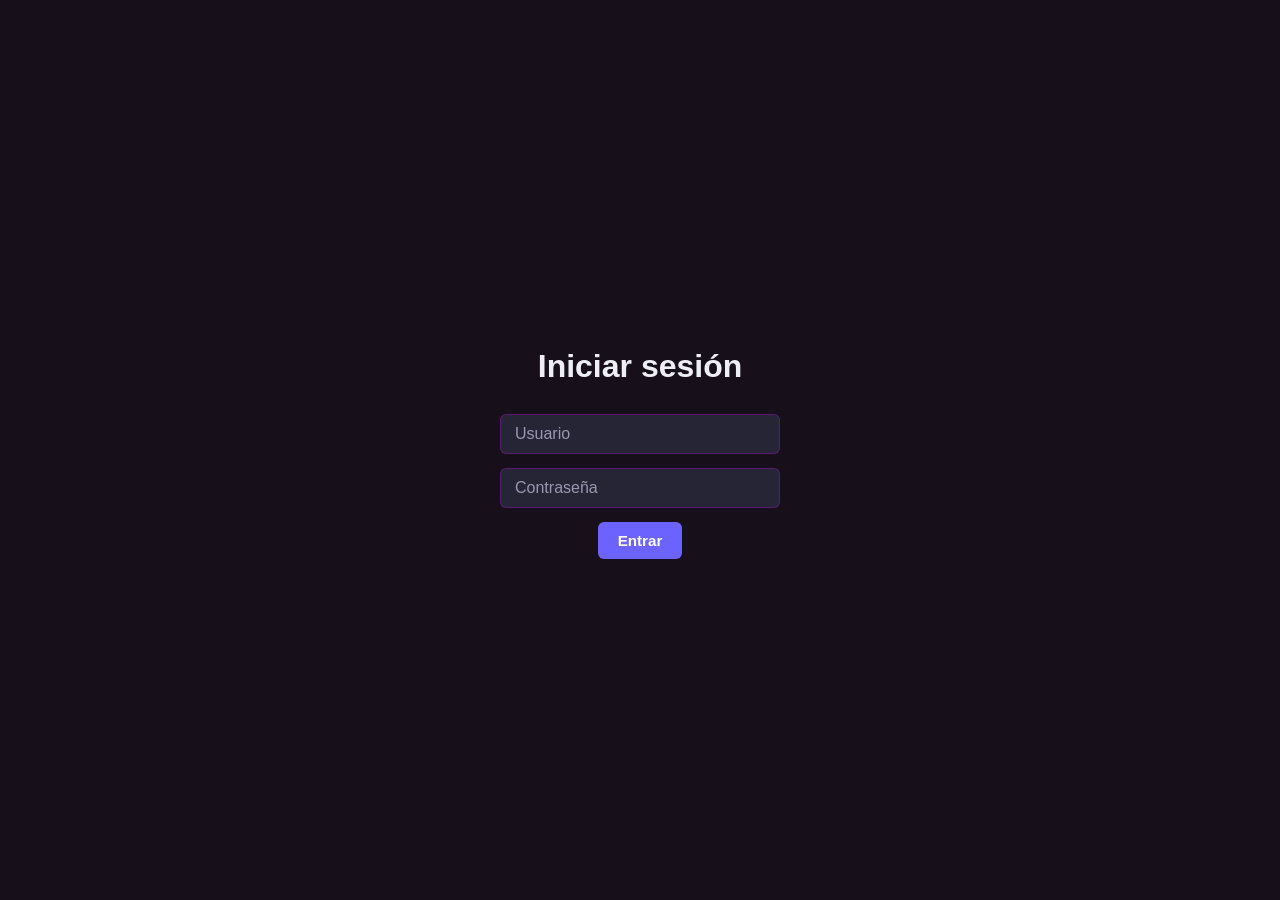
==== commit bad82932: "Pagina hecha a mano agregada" ====
--- a/index.html
+++ b/index.html
@@ -207,7 +207,7 @@
       Contiene info secundaria como copyright, links legales, etc.
     -->
     <footer>
-      <p>NightShop &copy; 2025 · Datos: <a href="https://fakestoreapi.com" target="_blank">Fake Store API</a></p>
+      <p>NightShop &copy; 2026 · Datos: <a href="https://fakestoreapi.com" target="_blank">Fake Store API</a></p>
     </footer>
 
   </div><!-- fin de tienda-section -->
--- a/style.css
+++ b/style.css
@@ -13,8 +13,8 @@
    y que se actualicen en todo el sitio automáticamente.
 ---------------------------------------------------------- */
 :root {
-  --fondo-oscuro:    #0f0f15;   /* fondo de toda la página */
-  --fondo-tarjeta:   #1a1a25;   /* fondo de tarjetas y paneles */
+  --fondo-oscuro:    #17101b;   /* fondo de toda la página */
+  --fondo-tarjeta:   #17121d;   /* fondo de tarjetas y paneles */
   --fondo-input:     #252535;   /* fondo de campos de texto */
 
   --acento:          #6c63ff;   /* color principal (botones, links) */
@@ -26,7 +26,7 @@
   --error:           #ff4d6d;   /* color para mensajes de error */
   --exito:           #3ecf8e;   /* color para mensajes de éxito */
 
-  --borde:           rgba(255,255,255,0.08); /* borde sutil entre elementos */
+  --borde:           rgba(204, 0, 255, 0.308); /* borde sutil entre elementos */
 }
 
 
@@ -97,6 +97,7 @@
 
 #login-section h1 {
   font-size: 2rem;
+  font-family: Arial, sans-serif;
   color: var(--texto-principal);
   margin-bottom: 8px;
 }
